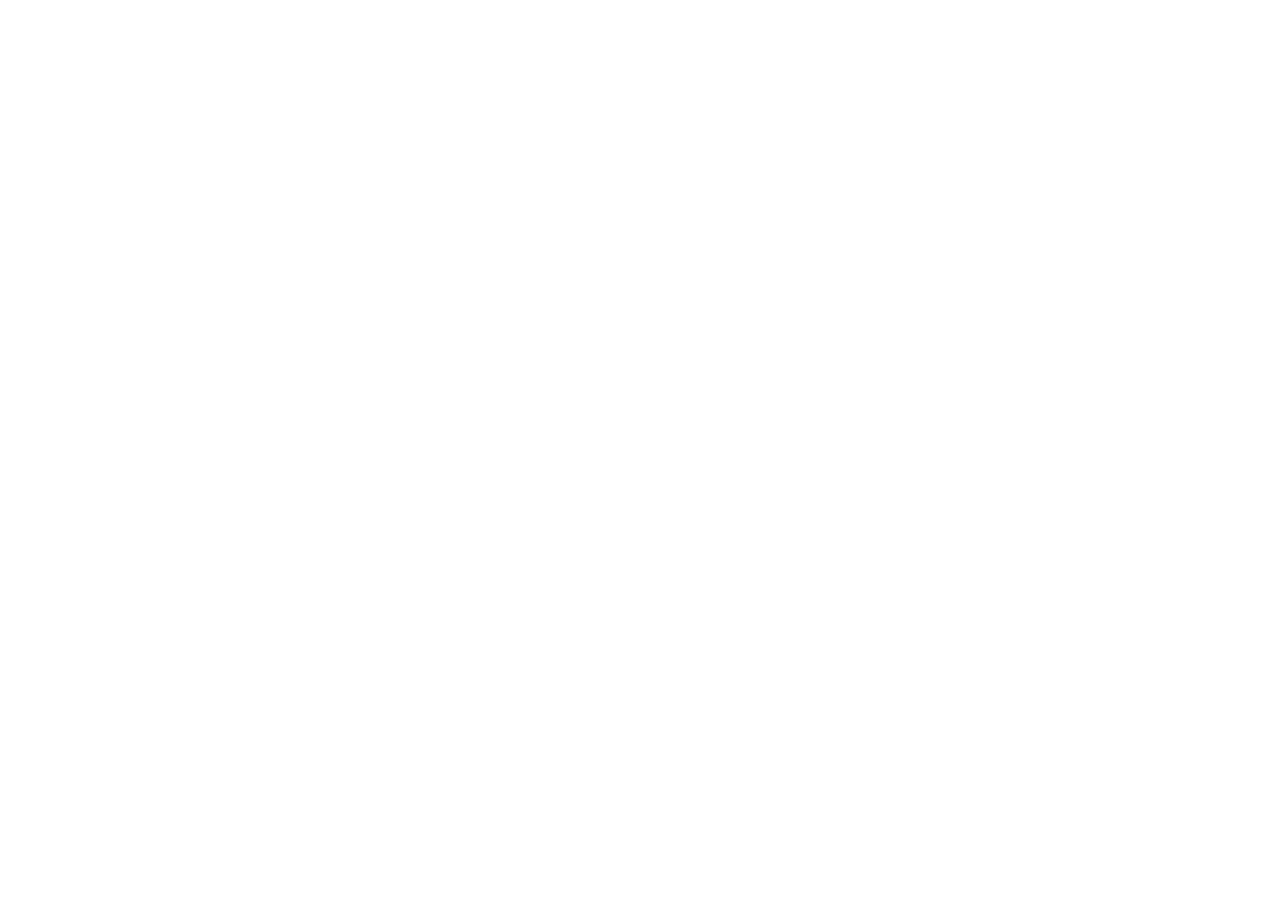
==== Index.html @ b825b8af "first try" ====
<!DOCTYPE html>
<html lang="en">
<head>
    <meta charset="UTF-8">
    <meta name="viewport" content="width=device-width, initial-scale=1.0">
    <meta http-equiv="X-UA-Compatible" content="ie=edge">
    <title>Juviva</title>
</head>
<body>
    <header>


    </header>

    <setction class="sec01">
        
    </setction>
    
</body>
</html>
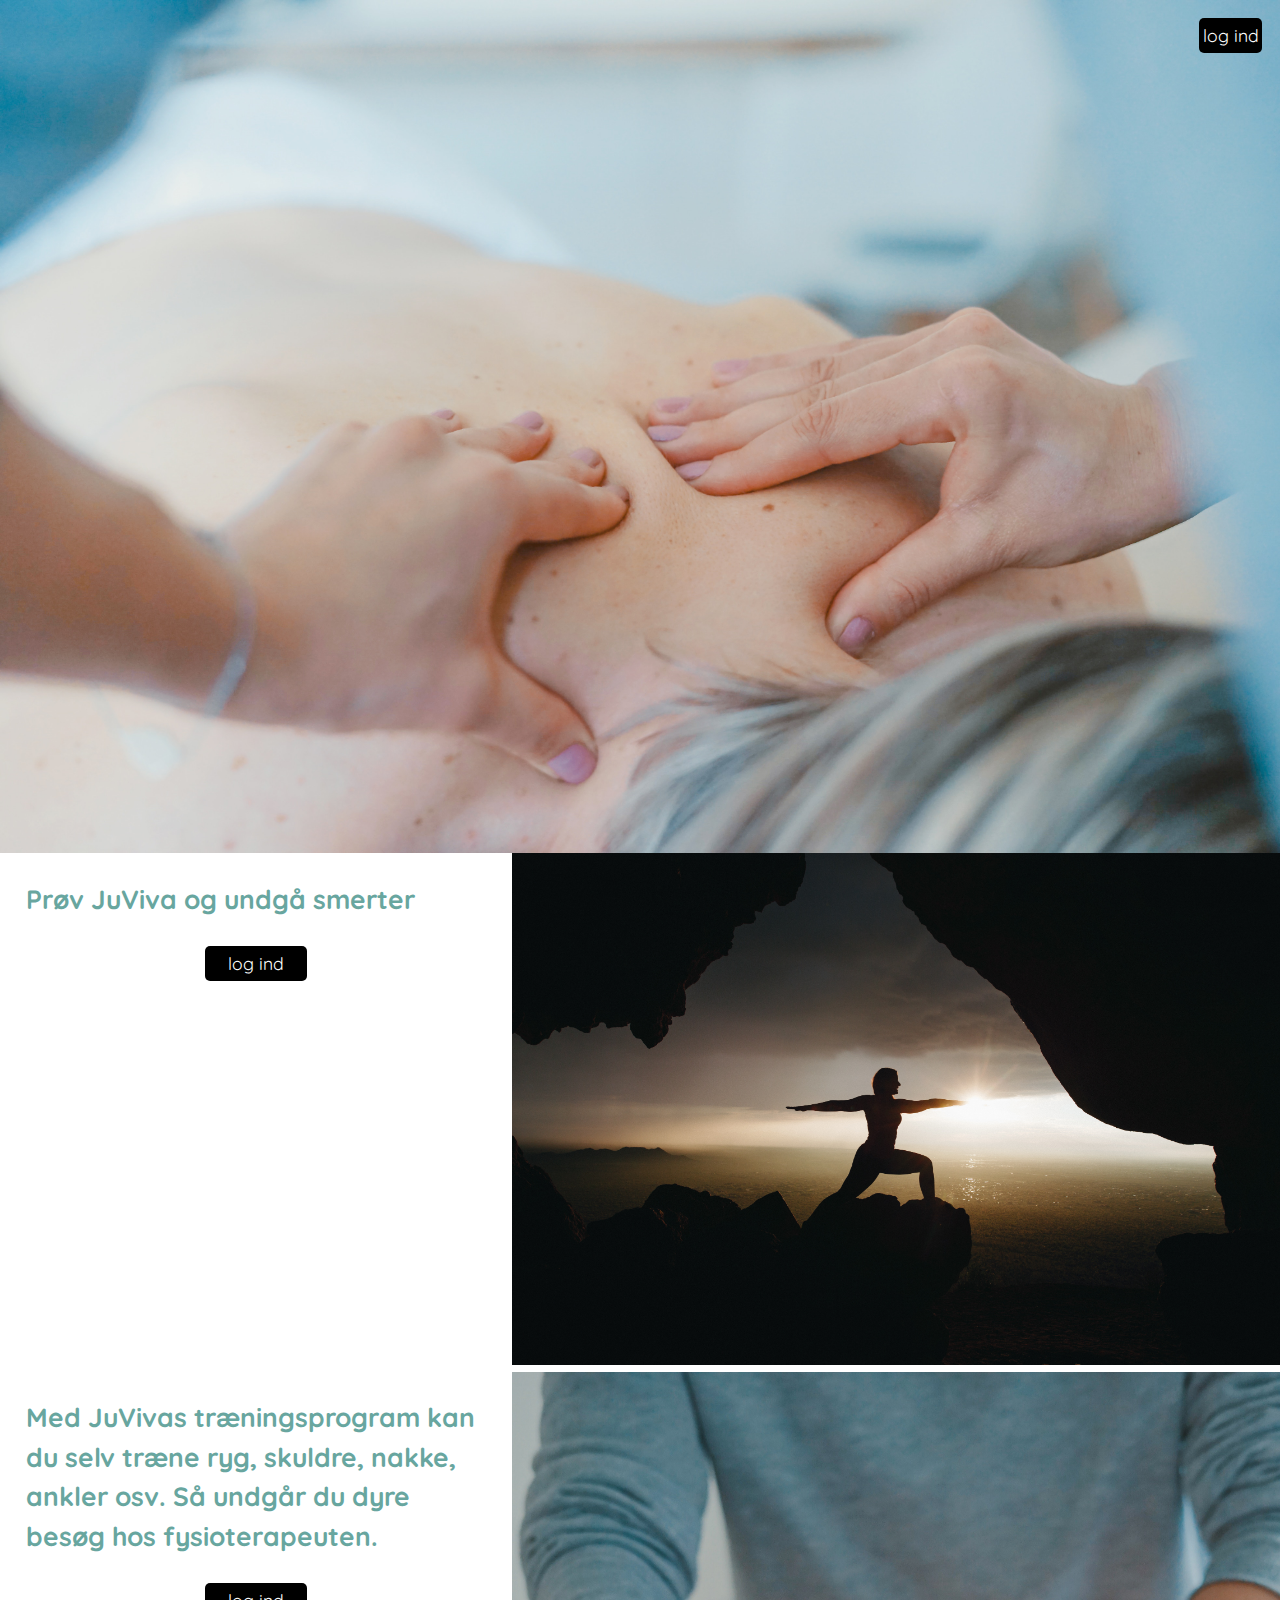
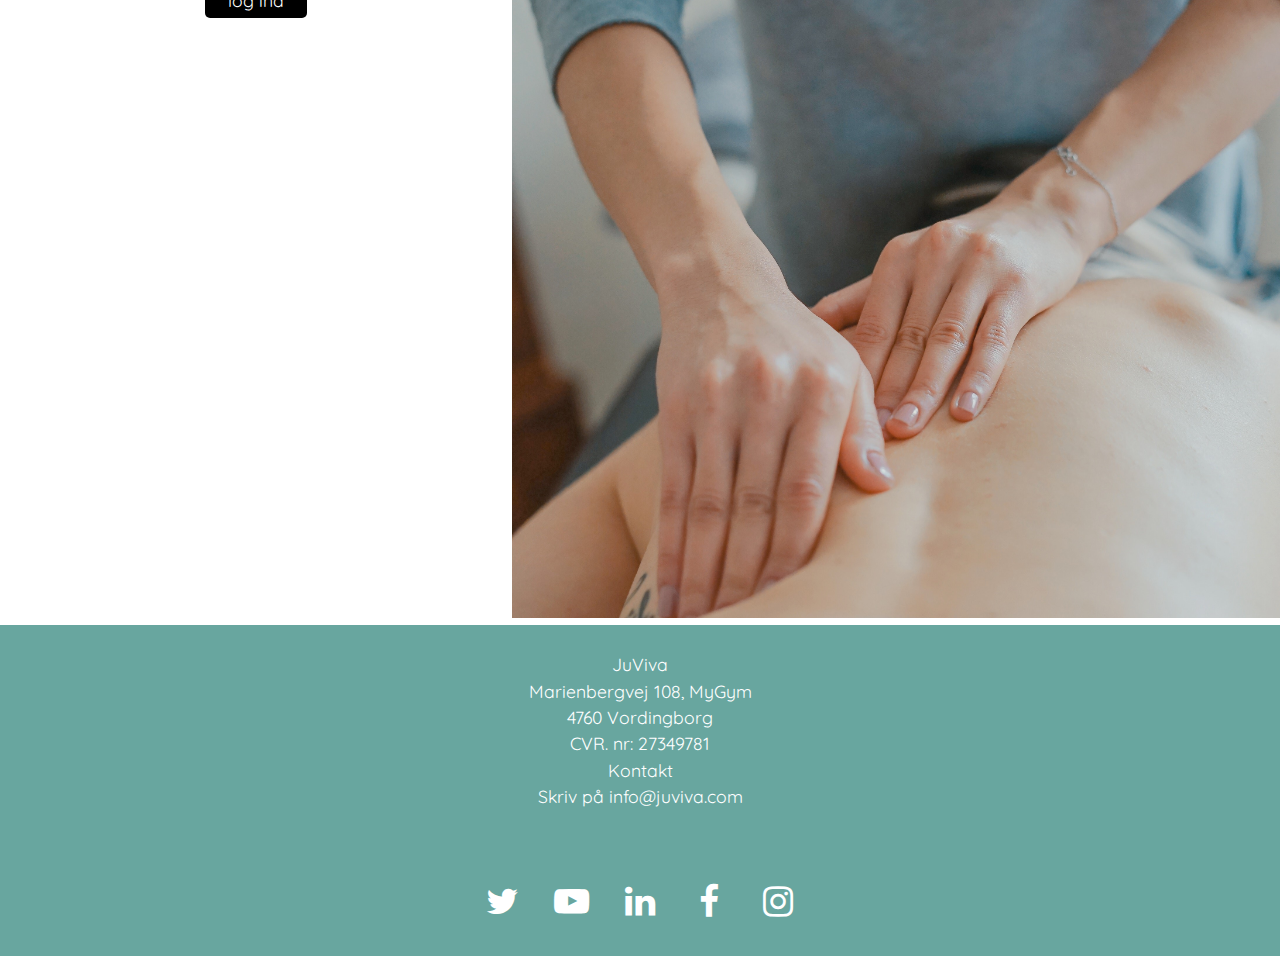
==== commit e011f9a8: "mobile" ====
--- a/Index.html
+++ b/Index.html
@@ -4,17 +4,79 @@
     <meta charset="UTF-8">
     <meta name="viewport" content="width=device-width, initial-scale=1.0">
     <meta http-equiv="X-UA-Compatible" content="ie=edge">
+    <link rel="stylesheet" href="CSS/_Style.css">
+    <link rel="stylesheet" href="https://cdnjs.cloudflare.com/ajax/libs/font-awesome/4.7.0/css/font-awesome.min.css">
+    <link rel="stylesheet" href="https://use.fontawesome.com/releases/v5.6.1/css/all.css" integrity="sha384-gfdkjb5BdAXd+lj+gudLWI+BXq4IuLW5IT+brZEZsLFm++aCMlF1V92rMkPaX4PP" crossorigin="anonymous">
     <title>Juviva</title>
 </head>
 <body>
-    <header>
 
+    <!-- menu -->
+    <header id="headerIndex">
+      
+            <div class="container">           
+              <a href=""><div class="button">
+                <p>log ind</p>
+              </div></a>         
+            </div>
+            <img src="CSS/img/headerindex.jpg" alt="headerimg">
 
     </header>
 
-    <setction class="sec01">
-        
-    </setction>
+    <main>
+
+        <!-- Section A -->
+      <section id="section-a-1" class="grid">
+        <div class="box">
+          <h2>Prøv JuViva og undgå smerter</h2>
+          <a href=""><div class="button">
+              <p>log ind</p>
+            </div></a> 
+        </div>
+        <div class="box">
+            <img src="CSS/img/yogaindex.jpg" alt="">
+        </div>
+      </section>
+
+      <section id="section-a-2" class="grid">
+          <div class="box">
+            <h2>Med JuVivas træningsprogram 
+                kan du selv træne ryg, skuldre, 
+                nakke, ankler osv. Så undgår du 
+                dyre besøg hos fysioterapeuten.</h2>
+            <a href=""><div class="button">
+                <p>log ind</p>
+              </div></a> 
+          </div>
+          <div class="box">
+              <img src="CSS/img/massageindexmobil.jpg" alt="">
+          </div>
+        </section>
+
+        <footer>
+          <div>
+            <p>Ju<span>Viva</span></p>
+            <p>Marienbergvej 108, MyGym</p>
+            <p>4760 Vordingborg</p>
+            <p>CVR. nr: 27349781</p>
+            <p>Kontakt</p>
+            <p>Skriv på info@juviva.com</p>
+          </div>
+          <div class="container">
+              <div class="social-btn">
+                    <a href=""><span>Facebook</span></a>
+                    <a href=""><span>Facebook</span></a>
+                    <a href=""><span>Facebook</span></a>
+                    <a href=""><span>Facebook</span></a>
+                    <a href=""><span>Facebook</span></a>
+                  </ul> 
+                </div>
+        </footer>
+    </main>
+  
     
+    <script src="https://ajax.googleapis.com/ajax/libs/jquery/3.3.1/jquery.min.js"></script>
+    <script src="Script\script.js"></script>
+
 </body>
 </html>--- a/CSS/_Style.css
+++ b/CSS/_Style.css
@@ -0,0 +1,382 @@
+@import url("https://fonts.googleapis.com/css?family=Raleway");
+@import url("https://fonts.googleapis.com/css?family=Quicksand:400,700");
+* {
+  box-sizing: border-box;
+  margin: 0;
+  padding: 0;
+}
+
+body {
+  margin: 0;
+  font-family: 'Quicksand', sans-serif;
+  background: #fff;
+  color: #000;
+  font-size: 1.1em;
+  line-height: 1.5;
+  text-align: center;
+}
+
+.header {
+  color: #000;
+  padding: 1em 0;
+  position: relative;
+  background-color: rgba(255, 255, 255, 0.7);
+}
+.header .container {
+  width: 95%;
+  max-width: 1000px;
+  margin: 0 auto;
+  z-index: 1000;
+  background-color: rgba(255, 255, 255, 0.7);
+}
+
+#headerIndex {
+  display: grid;
+  color: #000;
+  padding: 0;
+  position: relative;
+  background-color: rgba(255, 255, 255, 0);
+}
+#headerIndex .container {
+  padding: 1em 0;
+  position: absolute;
+  width: 100%;
+}
+#headerIndex .container .button {
+  float: right;
+  margin-right: 1em;
+  background-color: #000;
+  color: #fff;
+  padding: 0.25em 0.2em;
+  border-radius: 5px;
+}
+#headerIndex img {
+  width: 100%;
+  height: auto;
+  position: relative;
+  z-index: -1;
+}
+
+header::after {
+  content: '';
+  clear: both;
+  display: block;
+}
+
+.logo {
+  float: left;
+  font-size: 1rem;
+  margin: 0;
+  text-transform: uppercase;
+  font-weight: 700;
+}
+
+.logo span {
+  font-weight: 400;
+}
+
+.site-nav {
+  display: none;
+  position: absolute;
+  top: 100%;
+  right: 0;
+  left: 0;
+  background-color: rgba(255, 255, 255, 0.7);
+}
+
+.site-nav--open {
+  display: block;
+}
+
+.site-nav ul {
+  margin: 0;
+  padding: 0;
+  list-style: none;
+}
+
+.site-nav li {
+  border-bottom: 1px solid #575766;
+  display: flex;
+  justify-content: start;
+}
+
+.site-nav li:first-child {
+  border-top: 1px solid #575766;
+}
+
+/*
+.site-nav li:last-child {
+  border-bottom: none;
+}
+*/
+.site-nav a {
+  color: #000;
+  display: block;
+  padding: 2em 17em 2em 1em;
+  text-transform: uppercase;
+  text-decoration: none;
+}
+
+.site-nav a:hover,
+.site-nav a:focus {
+  background: #fff;
+  color: #464655;
+}
+
+.site-nav--icon {
+  display: inline-block;
+  font-size: 1.5em;
+  margin-right: 1em;
+  width: 1.1em;
+  text-align: right;
+  color: rgba(255, 255, 255, 0.4);
+}
+
+.menu-toggle {
+  padding: 1em;
+  position: absolute;
+  top: .5em;
+  right: .5em;
+  cursor: pointer;
+}
+
+.hamburger,
+.hamburger::before,
+.hamburger::after {
+  content: '';
+  display: block;
+  background: #000;
+  height: 3px;
+  width: 1.75em;
+  border-radius: 3px;
+}
+
+.hamburger::before {
+  transform: translateY(-6px);
+}
+
+.hamburger::after {
+  transform: translateY(3px);
+}
+
+.open .hamburger {
+  transform: rotate(45deg);
+}
+
+.open .hamburger::before {
+  opacity: 0;
+}
+
+.open .hamburger::after {
+  transform: translateY(-3px) rotate(-90deg);
+}
+
+/* Section A / Boxes */
+#section-a-1 {
+  text-align: left;
+}
+#section-a-1 .box {
+  color: #000;
+}
+#section-a-1 .box:first-child {
+  background: #fff;
+  color: #68A69F;
+}
+#section-a-1 .box:first-child h2 {
+  margin: auto;
+  padding: 1em;
+  padding-bottom: 0;
+}
+#section-a-1 .box:first-child a {
+  text-decoration: none;
+}
+#section-a-1 .box:first-child a .button {
+  display: flex;
+  justify-content: center;
+  background-color: #000;
+  color: #fff;
+  padding: 0.25em 0.2em;
+  margin: 1.5em auto;
+  border-radius: 5px;
+  width: 20%;
+}
+#section-a-1 .box:nth-child(2) img {
+  width: 100%;
+  height: auto;
+}
+
+#section-a-2 {
+  text-align: left;
+}
+#section-a-2 .box {
+  color: #000;
+}
+#section-a-2 .box:first-child {
+  background: #fff;
+  color: #68A69F;
+}
+#section-a-2 .box:first-child h2 {
+  margin: auto;
+  padding: 1em;
+  padding-bottom: 0;
+}
+#section-a-2 .box:first-child a {
+  text-decoration: none;
+}
+#section-a-2 .box:first-child a .button {
+  display: flex;
+  justify-content: center;
+  background-color: #000;
+  color: #fff;
+  padding: 0.25em 0.2em;
+  margin: 1.5em auto;
+  border-radius: 5px;
+  width: 20%;
+}
+#section-a-2 .box:nth-child(2) img {
+  width: 100%;
+  height: auto;
+}
+
+footer {
+  background-color: #68A69F;
+}
+footer div {
+  padding: 1.5em;
+}
+footer div p {
+  text-align: center;
+  color: #fff;
+}
+footer .container .social-btn {
+  padding: .5em;
+  /* Icons */
+  /* pop-up text */
+  /* pop-up text arrow */
+  /* text pops up when icon is in hover state */
+  /* font awesome icons */
+}
+footer .container .social-btn a {
+  color: #fff;
+  background: transparrent;
+  border-radius: 4px;
+  text-align: center;
+  text-decoration: none;
+  font-family: fontawesome;
+  position: relative;
+  display: inline-block;
+  width: 60px;
+  height: 35px;
+  font-size: 2em;
+  padding-top: 5px;
+  margin: 0 2px;
+  -o-transition: all .5s;
+  -webkit-transition: all .5s;
+  -moz-transition: all .5s;
+  transition: all .5s;
+  -webkit-font-smoothing: antialiased;
+}
+footer .container .social-btn a:hover {
+  background: #transparrent;
+}
+footer .container .social-btn a span {
+  color: #666;
+  position: absolute;
+  font-family: sans-serif;
+  bottom: 0;
+  left: -25px;
+  right: -25px;
+  padding: 5px 7px;
+  z-index: -1;
+  font-size: 14px;
+  border-radius: 2px;
+  background: #fff;
+  visibility: hidden;
+  opacity: 0;
+  -o-transition: all 0.5s cubic-bezier(0.68, -0.55, 0.265, 1.55);
+  -webkit-transition: all 0.5s cubic-bezier(0.68, -0.55, 0.265, 1.55);
+  -moz-transition: all 0.5s cubic-bezier(0.68, -0.55, 0.265, 1.55);
+  transition: all 0.5s cubic-bezier(0.68, -0.55, 0.265, 1.55);
+}
+footer .container .social-btn a span:before {
+  content: '';
+  width: 0;
+  height: 0;
+  border-left: 5px solid transparent;
+  border-right: 5px solid transparent;
+  border-top: 5px solid #fff;
+  position: absolute;
+  bottom: -5px;
+  left: 40px;
+}
+footer .container .social-btn a:hover span {
+  bottom: 50px;
+  visibility: visible;
+  opacity: 1;
+}
+footer .container .social-btn a:nth-of-type(1):before {
+  content: '\f099';
+}
+footer .container .social-btn a:nth-of-type(2):before {
+  content: '\f16a';
+}
+footer .container .social-btn a:nth-of-type(3):before {
+  content: '\f0e1';
+}
+footer .container .social-btn a:nth-of-type(4):before {
+  content: '\f09a';
+}
+footer .container .social-btn a:nth-of-type(5):before {
+  content: '\f16d';
+}
+
+/* Media querie */
+@media screen and (min-width: 750px) {
+  .grid {
+    display: grid;
+    grid-template-columns: 1fr 40% 60% 1fr;
+  }
+
+  .menu-toggle {
+    display: none;
+  }
+
+  .site-nav {
+    display: inline;
+    height: auto;
+    position: relative;
+    background: transparent;
+    float: right;
+  }
+
+  .site-nav li {
+    display: inline-block;
+    border: none;
+  }
+
+  .site-nav li:first-child {
+    border: none;
+  }
+
+  .site-nav a {
+    color: #000;
+    padding: 0;
+    margin-left: 3em;
+  }
+
+  .site-nav a:hover,
+  .site-nav a:focus {
+    background: transparent;
+    color: #68A69F;
+  }
+
+  .site-nav--icon {
+    display: none;
+  }
+
+  .box {
+    grid-column: span 2;
+  }
+}
+
+/*# sourceMappingURL=_Style.css.map */
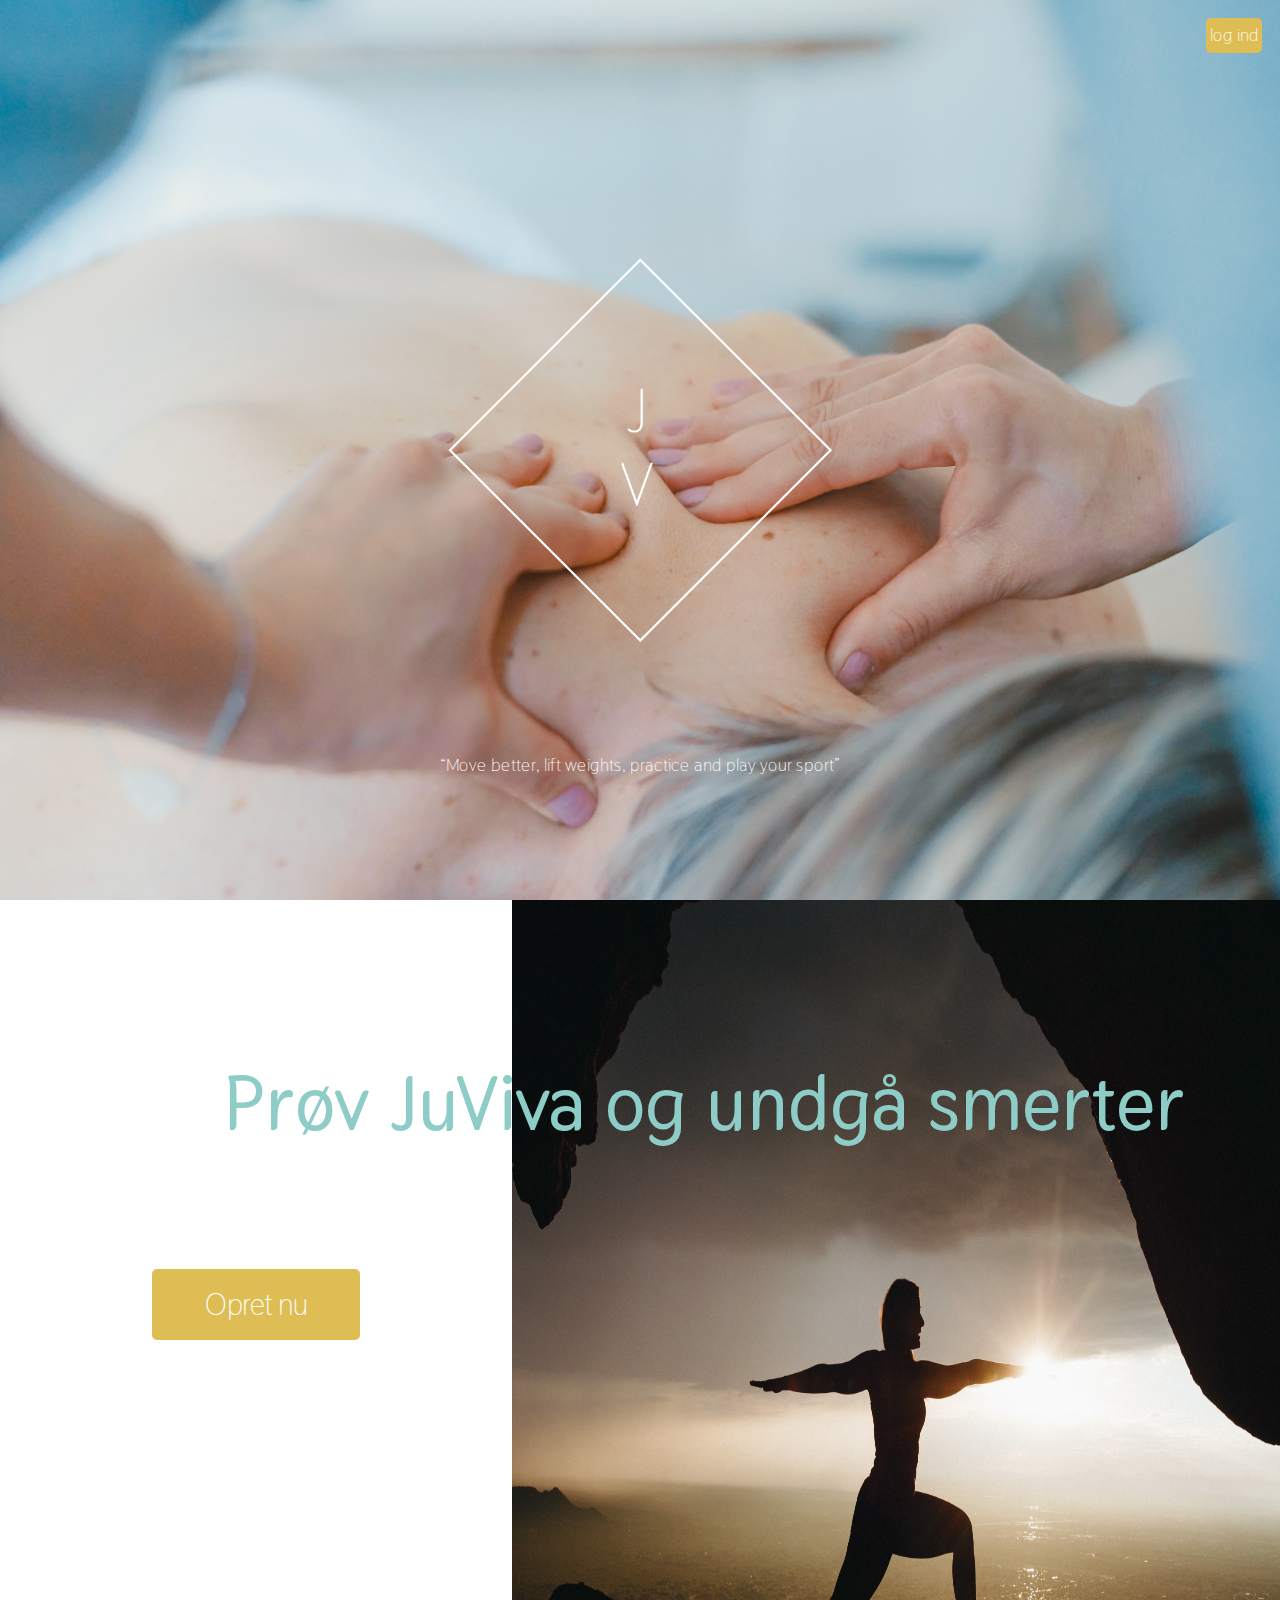
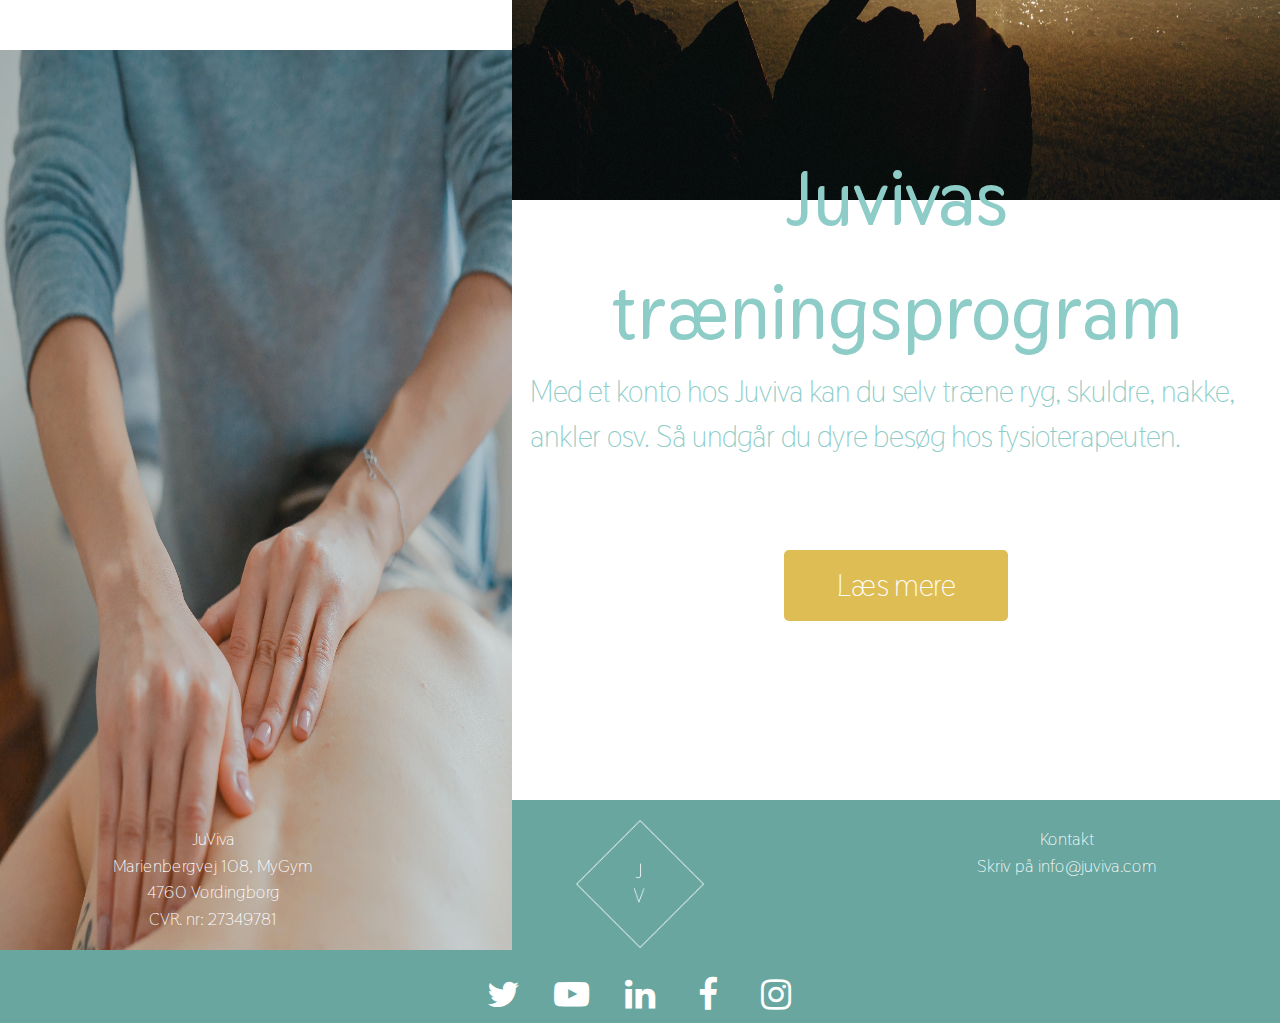
==== commit 32a9ea27: "Mangler lidt styling" ====
--- a/Index.html
+++ b/Index.html
@@ -5,6 +5,7 @@
     <meta name="viewport" content="width=device-width, initial-scale=1.0">
     <meta http-equiv="X-UA-Compatible" content="ie=edge">
     <link rel="stylesheet" href="CSS/_Style.css">
+    <link href="https://fonts.googleapis.com/css?family=Thasadith" rel="stylesheet">
     <link rel="stylesheet" href="https://cdnjs.cloudflare.com/ajax/libs/font-awesome/4.7.0/css/font-awesome.min.css">
     <link rel="stylesheet" href="https://use.fontawesome.com/releases/v5.6.1/css/all.css" integrity="sha384-gfdkjb5BdAXd+lj+gudLWI+BXq4IuLW5IT+brZEZsLFm++aCMlF1V92rMkPaX4PP" crossorigin="anonymous">
     <title>Juviva</title>
@@ -15,54 +16,73 @@
     <header id="headerIndex">
       
             <div class="container">           
-              <a href=""><div class="button">
+              <a href="login.html"><div class="button">
                 <p>log ind</p>
               </div></a>         
             </div>
             <img src="CSS/img/headerindex.jpg" alt="headerimg">
+            <img src="CSS/img/logo.png" alt="logo" class="logo">
+            <p class="slogan">“Move better, lift weights, practice
+                    and play your sport”</p>
 
     </header>
 
     <main>
 
         <!-- Section A -->
-      <section id="section-a-1" class="grid">
-        <div class="box">
-          <h2>Prøv JuViva og undgå smerter</h2>
-          <a href=""><div class="button">
-              <p>log ind</p>
-            </div></a> 
-        </div>
-        <div class="box">
-            <img src="CSS/img/yogaindex.jpg" alt="">
-        </div>
-      </section>
+        <section id="sec-A" class="grid">
+            <div class="container-a">
+                <h1 class="prøv">
+                    Prøv JuViva og undgå smerter
+                </h1>
 
-      <section id="section-a-2" class="grid">
-          <div class="box">
-            <h2>Med JuVivas træningsprogram 
-                kan du selv træne ryg, skuldre, 
-                nakke, ankler osv. Så undgår du 
-                dyre besøg hos fysioterapeuten.</h2>
-            <a href=""><div class="button">
-                <p>log ind</p>
-              </div></a> 
-          </div>
-          <div class="box">
-              <img src="CSS/img/massageindexmobil.jpg" alt="">
-          </div>
+                <div class="btnContainer" id="btn">
+                    <a href="login.html">
+                        <div class="btn">
+                            <p>Opret nu</p>
+                        </div>
+                    </a>
+                </div>
+            </div>
+            <div class="container-b">
+                <img src="CSS/img/yogaindex2.jpg" alt="yoga">
+            </div>
+            <div class="container-c">
+                <h1 class="program">
+                    Juvivas træningsprogram
+                </h1>
+
+                <p>Med et konto hos Juviva kan du selv 
+                    træne ryg, skuldre, nakke, ankler osv. 
+                    Så undgår du dyre besøg 
+                    hos fysioterapeuten.</p>
+
+                <div class="btnContainer" id="btn2">
+                    <a href="">
+                        <div class="btn">
+                            <p>Læs mere</p>
+                        </div>
+                    </a>
+                </div>
+            </div>
+            <div class="container-d">
+                <img src="CSS/img/massageindexmobil.jpg" alt="yoga">
+            </div>
         </section>
 
-        <footer>
-          <div>
-            <p>Ju<span>Viva</span></p>
-            <p>Marienbergvej 108, MyGym</p>
-            <p>4760 Vordingborg</p>
-            <p>CVR. nr: 27349781</p>
-            <p>Kontakt</p>
-            <p>Skriv på info@juviva.com</p>
-          </div>
-          <div class="container">
+        <footer class="grid2">
+                <a href="Index.html"><img src="CSS/img/logo.png" alt="logo" class="logo"></a>
+          <div class="kontakt">
+                <p>Ju<span>Viva</span></p>
+                <p>Marienbergvej 108, MyGym</p>
+                <p>4760 Vordingborg</p>
+                <p>CVR. nr: 27349781</p>
+            </div>
+            <div class="kontakt2">
+                <p>Kontakt</p>
+                <p>Skriv på info@juviva.com</p>
+            </div>
+            <div class="container">
               <div class="social-btn">
                     <a href=""><span>Facebook</span></a>
                     <a href=""><span>Facebook</span></a>
@@ -71,6 +91,7 @@
                     <a href=""><span>Facebook</span></a>
                   </ul> 
                 </div>
+            </div>
         </footer>
     </main>
   
--- a/CSS/_Style.css
+++ b/CSS/_Style.css
@@ -1,5 +1,4 @@
-@import url("https://fonts.googleapis.com/css?family=Raleway");
-@import url("https://fonts.googleapis.com/css?family=Quicksand:400,700");
+@charset "UTF-8";
 * {
   box-sizing: border-box;
   margin: 0;
@@ -8,7 +7,7 @@
 
 body {
   margin: 0;
-  font-family: 'Quicksand', sans-serif;
+  font-family: 'Thasadith', sans-serif;
   background: #fff;
   color: #000;
   font-size: 1.1em;
@@ -17,17 +16,35 @@
 }
 
 .header {
-  color: #000;
-  padding: 1em 0;
+  z-index: 1000;
+  color: #fff;
+  padding: 1.5em 0;
   position: relative;
-  background-color: rgba(255, 255, 255, 0.7);
+  background-color: #6C9AA7;
 }
 .header .container {
   width: 95%;
   max-width: 1000px;
   margin: 0 auto;
   z-index: 1000;
-  background-color: rgba(255, 255, 255, 0.7);
+  margin-top: -25px;
+}
+.header .container .logo {
+  position: absolute;
+  float: left;
+  top: 50%;
+  left: 10%;
+  -ms-transform: translate(-50%, -50%);
+  transform: translate(-50%, -50%);
+  width: 10%;
+  height: auto;
+}
+
+.container img {
+  position: relative;
+  width: 100%;
+  height: auto;
+  z-index: -1;
 }
 
 #headerIndex {
@@ -45,7 +62,7 @@
 #headerIndex .container .button {
   float: right;
   margin-right: 1em;
-  background-color: #000;
+  background-color: #DEBE54;
   color: #fff;
   padding: 0.25em 0.2em;
   border-radius: 5px;
@@ -55,6 +72,24 @@
   height: auto;
   position: relative;
   z-index: -1;
+}
+#headerIndex .logo {
+  position: absolute;
+  float: left;
+  top: 50%;
+  left: 50%;
+  -ms-transform: translate(-50%, -50%);
+  transform: translate(-50%, -50%);
+  width: 30%;
+  height: auto;
+}
+#headerIndex .slogan {
+  position: absolute;
+  top: 85%;
+  left: 50%;
+  color: #fff;
+  -ms-transform: translate(-50%, -50%);
+  transform: translate(-50%, -50%);
 }
 
 header::after {
@@ -63,25 +98,13 @@
   display: block;
 }
 
-.logo {
-  float: left;
-  font-size: 1rem;
-  margin: 0;
-  text-transform: uppercase;
-  font-weight: 700;
-}
-
-.logo span {
-  font-weight: 400;
-}
-
 .site-nav {
   display: none;
   position: absolute;
   top: 100%;
   right: 0;
   left: 0;
-  background-color: rgba(255, 255, 255, 0.7);
+  background-color: rgba(108, 154, 167, 0.7);
 }
 
 .site-nav--open {
@@ -95,24 +118,22 @@
 }
 
 .site-nav li {
-  border-bottom: 1px solid #575766;
-  display: flex;
-  justify-content: start;
+  border-bottom: 1px solid #fff;
 }
 
 .site-nav li:first-child {
-  border-top: 1px solid #575766;
-}
-
-/*
+  border-top: 1px solid #fff;
+}
+
 .site-nav li:last-child {
-  border-bottom: none;
-}
-*/
+  background: #DEBE54;
+}
+
 .site-nav a {
-  color: #000;
+  color: #fff;
   display: block;
-  padding: 2em 17em 2em 1em;
+  text-align: left;
+  padding: 2em 1em 2em 1em;
   text-transform: uppercase;
   text-decoration: none;
 }
@@ -145,7 +166,7 @@
 .hamburger::after {
   content: '';
   display: block;
-  background: #000;
+  background: #fff;
   height: 3px;
   width: 1.75em;
   border-radius: 3px;
@@ -171,80 +192,502 @@
   transform: translateY(-3px) rotate(-90deg);
 }
 
-/* Section A / Boxes */
-#section-a-1 {
-  text-align: left;
-}
-#section-a-1 .box {
-  color: #000;
-}
-#section-a-1 .box:first-child {
-  background: #fff;
-  color: #68A69F;
-}
-#section-a-1 .box:first-child h2 {
-  margin: auto;
-  padding: 1em;
-  padding-bottom: 0;
-}
-#section-a-1 .box:first-child a {
-  text-decoration: none;
-}
-#section-a-1 .box:first-child a .button {
+/* Section A */
+#sec-A {
+  color: #8DCCC7;
+}
+#sec-A .container-a, #sec-A .container-c {
+  padding: 1em;
+}
+#sec-A .container-b img, #sec-A .container-d img {
+  width: 100%;
+  height: auto;
+}
+#sec-A .container-d {
+  background: #68A69F;
+}
+#sec-A .btnContainer {
   display: flex;
   justify-content: center;
-  background-color: #000;
-  color: #fff;
-  padding: 0.25em 0.2em;
-  margin: 1.5em auto;
-  border-radius: 5px;
-  width: 20%;
-}
-#section-a-1 .box:nth-child(2) img {
-  width: 100%;
-  height: auto;
-}
-
-#section-a-2 {
-  text-align: left;
-}
-#section-a-2 .box {
-  color: #000;
-}
-#section-a-2 .box:first-child {
-  background: #fff;
-  color: #68A69F;
-}
-#section-a-2 .box:first-child h2 {
-  margin: auto;
-  padding: 1em;
-  padding-bottom: 0;
-}
-#section-a-2 .box:first-child a {
+  padding: 1em;
+}
+#sec-A .btnContainer a {
   text-decoration: none;
 }
-#section-a-2 .box:first-child a .button {
+#sec-A .btnContainer a .btn {
   display: flex;
   justify-content: center;
-  background-color: #000;
-  color: #fff;
-  padding: 0.25em 0.2em;
-  margin: 1.5em auto;
+  padding: 0.5em;
+  background: #DEBE54;
+  color: #fff;
   border-radius: 5px;
+}
+
+/* Section B */
+#sec-B .container img {
+  position: relative;
+  width: 100%;
+  height: auto;
+  z-index: -1;
+}
+#sec-B .container-a {
+  position: absolute;
+  top: 50%;
+  left: 50%;
+  -ms-transform: translate(-50%, -50%);
+  transform: translate(-50%, -50%);
+  margin: 0 auto;
+  margin-top: -200px;
+  background: #8DCCC7;
+  padding: 1em;
+  width: 80%;
+  color: #fff;
+}
+#sec-B .container-a p {
+  text-align: left;
+}
+#sec-B .container-a .btnContainer {
+  display: flex;
+  justify-content: center;
+  background: #DEBE54;
+  margin: 10px auto;
+  width: 70%;
+  padding: 0.5em;
+}
+#sec-B .container-a .btnContainer a {
+  text-decoration: none;
+  color: #fff;
+}
+#sec-B .containerimg {
+  background: #8DCCC7;
+  z-index: -1000;
+  margin-top: -10px;
+}
+#sec-B .containerimg .desktop {
+  display: none;
+}
+#sec-B .containerimg .mobile {
+  width: 100%;
+  height: auto;
+}
+#sec-B .container-b {
+  position: absolute;
+  top: 50%;
+  left: 50%;
+  -ms-transform: translate(-50%, -50%);
+  transform: translate(-50%, -50%);
+  margin: 0 auto;
+  margin-top: 370px;
+  background: #8DCCC7;
+  padding: 1em;
+  width: 80%;
+  color: #fff;
+}
+#sec-B .container-b p {
+  text-align: left;
+}
+#sec-B .container-b .btnContainer {
+  display: flex;
+  justify-content: center;
+  background: #DEBE54;
+  margin: 10px auto;
+  width: 70%;
+  padding: 0.5em;
+}
+#sec-B .container-b .btnContainer a {
+  text-decoration: none;
+  color: #fff;
+}
+#sec-B .container-c {
+  background: #8DCCC7;
+  padding: 1em;
+}
+
+/* Section C */
+#sec-C .container h1 {
+  position: absolute;
+  color: #fff;
+  padding: 1em;
+  margin-top: -240px;
+}
+#sec-C .container-a {
+  margin-top: -50px;
+  padding: 1em;
+}
+#sec-C .container-a p {
+  text-align: left;
+  color: #8DCCC7;
+  margin-top: 50px;
+}
+#sec-C .container-a .btnContainer {
+  display: flex;
+  justify-content: center;
+  background: #DEBE54;
+  margin: 10px auto;
+  width: 70%;
+  padding: 0.5em;
+  margin-top: 20px;
+  border-radius: 5px;
+}
+#sec-C .container-a .btnContainer a {
+  text-decoration: none;
+  color: #fff;
+}
+#sec-C .container-a .btnContainer a p {
+  color: #fff;
+  margin-top: 0px;
+}
+
+#sec-C-1 .containerimg {
+  z-index: -1000;
+}
+#sec-C-1 .containerimg img {
+  width: 100%;
+  height: auto;
+}
+#sec-C-1 .containerimg h1 {
+  position: absolute;
+  color: #fff;
+  margin-top: -150px;
+}
+#sec-C-1 .container-a {
+  padding: 1em;
+}
+#sec-C-1 .container-a p {
+  text-align: left;
+  color: #8DCCC7;
+}
+#sec-C-1 .container-a .btnContainer {
+  display: flex;
+  justify-content: center;
+  background: #DEBE54;
+  margin: 10px auto;
+  width: 70%;
+  padding: 0.5em;
+  margin-top: 20px;
+  border-radius: 5px;
+}
+#sec-C-1 .container-a .btnContainer a {
+  text-decoration: none;
+  color: #fff;
+}
+#sec-C-1 .container-a .btnContainer a p {
+  color: #fff;
+}
+
+#sec-C-2 .containerimg {
+  z-index: -1000;
+}
+#sec-C-2 .containerimg img {
+  width: 100%;
+  height: auto;
+}
+#sec-C-2 .containerimg h1 {
+  position: absolute;
+  color: #fff;
+  margin-top: -150px;
+}
+#sec-C-2 .container-a {
+  padding: 1em;
+}
+#sec-C-2 .container-a p {
+  text-align: left;
+  color: #8DCCC7;
+}
+#sec-C-2 .container-a .btnContainer {
+  display: flex;
+  justify-content: center;
+  background: #DEBE54;
+  margin: 10px auto;
+  width: 70%;
+  padding: 0.5em;
+  margin-top: 20px;
+  border-radius: 5px;
+}
+#sec-C-2 .container-a .btnContainer a {
+  text-decoration: none;
+  color: #fff;
+}
+#sec-C-2 .container-a .btnContainer a p {
+  color: #fff;
+}
+
+#sec-C-3 .containerimg {
+  z-index: -1000;
+}
+#sec-C-3 .containerimg img {
+  width: 100%;
+  height: auto;
+}
+#sec-C-3 .containerimg h1 {
+  position: absolute;
+  color: #fff;
+  margin-top: -150px;
+}
+#sec-C-3 .container-a {
+  padding: 1em;
+}
+#sec-C-3 .container-a p {
+  text-align: left;
+  color: #8DCCC7;
+}
+#sec-C-3 .container-a .btnContainer {
+  display: flex;
+  justify-content: center;
+  background: #DEBE54;
+  margin: 10px auto;
+  width: 70%;
+  padding: 0.5em;
+  margin-top: 20px;
+  border-radius: 5px;
+}
+#sec-C-3 .container-a .btnContainer a {
+  text-decoration: none;
+  color: #fff;
+}
+#sec-C-3 .container-a .btnContainer a p {
+  color: #fff;
+}
+
+/* Section D */
+#logo {
+  position: absolute;
+  top: 15%;
+  left: 50%;
+  -ms-transform: translate(-50%, -50%);
+  transform: translate(-50%, -50%);
+  margin: 0 auto;
+}
+#logo .logo {
+  width: 50%;
+  height: auto;
+}
+
+#kontakt {
+  background: #68A69F;
+}
+
+#sec-D .mobile {
+  width: 100%;
+  height: 100vh;
+}
+#sec-D .desktop {
+  display: none;
+}
+#sec-D .container-a {
+  width: 80%;
+  text-align: left;
+  background: rgba(255, 255, 255, 0.4);
+  border-radius: 5%;
+  padding: 1em;
+  position: absolute;
+  top: 50%;
+  left: 50%;
+  -ms-transform: translate(-50%, -50%);
+  transform: translate(-50%, -50%);
+  margin: 0 auto;
+}
+#sec-D .container-a input {
+  width: 100%;
+  border: none;
+  border-radius: 10px;
+  padding: .5em;
+}
+#sec-D .container-a #password {
+  margin-bottom: 2%;
+}
+#sec-D .container-a .login {
+  display: inline;
+}
+#sec-D .container-a .login p {
+  font-size: 10px;
+}
+#sec-D .container-a .login .bruger {
+  float: left;
+}
+#sec-D .container-a .login .glemt {
+  float: right;
+}
+#sec-D .container-a .btnContainer {
+  display: flex;
+  justify-content: center;
+  background: #DEBE54;
+  margin: 10px auto;
+  width: 70%;
+  padding: 0.5em;
+  margin-top: 30%;
+  border-radius: 5px;
+}
+#sec-D .container-a .btnContainer a {
+  text-decoration: none;
+  color: #fff;
+}
+#sec-D .container-a .btnContainer a p {
+  color: #fff;
+}
+
+/* Section E */
+#sec-E .container-a {
+  position: absolute;
+  top: 50%;
+  left: 50%;
+  -ms-transform: translate(-50%, -50%);
+  transform: translate(-50%, -50%);
+  margin: 0 auto;
+  margin-top: -150px;
+  background: #8DCCC7;
+  padding: 1em;
+  width: 80%;
+  color: #fff;
+}
+#sec-E .container-a p {
+  margin: .4em;
+}
+#sec-E .containerimg {
+  background: #68A69F;
+  z-index: -1000;
+}
+#sec-E .containerimg .desktop {
+  display: none;
+}
+#sec-E .containerimg .mobile {
+  width: 100%;
+  height: auto;
+  margin-top: -10px;
+}
+#sec-E .container-b {
+  position: absolute;
+  top: 50%;
+  left: 50%;
+  -ms-transform: translate(-50%, -50%);
+  transform: translate(-50%, -50%);
+  margin: 0 auto;
+  margin-top: 450px;
+  background: #8DCCC7;
+  padding: 1em;
+  width: 80%;
+  color: #fff;
+}
+#sec-E .container-b p {
+  text-align: left;
+}
+
+/* Section F */
+#sec-F .container-img img {
+  position: relative;
+  width: 100%;
+  height: auto;
+  top: -60px;
+  z-index: -1;
+}
+#sec-F .container-img .desktop {
+  display: none;
+}
+#sec-F h1 {
+  margin-top: -850px;
+  margin-bottom: 20px;
+  color: #fff;
+}
+#sec-F .container-a {
+  min-height: 680px;
+}
+#sec-F .container-a #video {
+  width: 100%;
+  margin: 20px 0px;
+}
+#sec-F .container-a .tile {
+  float: left;
+  min-height: 85px;
+  max-height: 150px;
   width: 20%;
-}
-#section-a-2 .box:nth-child(2) img {
-  width: 100%;
-  height: auto;
-}
-
+  margin: 10px;
+}
+#sec-F .container-a .tile:hover {
+  opacity: 0.5;
+}
+#sec-F .container-a .ryg {
+  background: #00C5CD;
+}
+#sec-F .container-a .skuldre {
+  background: #CC3232;
+}
+#sec-F .container-a .Lænd {
+  background: #ddd;
+}
+#sec-F .container-a .nakke {
+  background: #DEBE54;
+}
+#sec-F .container-a p {
+  padding: 10px;
+  text-decoration: none;
+  text-transform: uppercase;
+  font-size: 12px;
+  color: #fff;
+  display: inline-block;
+}
+#sec-F .container-a p:hover {
+  cursor: pointer;
+  background: #8DCCC7;
+  color: #fff;
+}
+
+/* Section G */
+#sec-G .container .desktop {
+  display: none;
+}
+#sec-G .container-a {
+  position: absolute;
+  top: 50%;
+  left: 50%;
+  -ms-transform: translate(-50%, -50%);
+  transform: translate(-50%, -50%);
+  margin: 0 auto;
+  margin-top: -200px;
+  background: #8DCCC7;
+  padding: 1em;
+  width: 80%;
+  color: #fff;
+}
+#sec-G .container-a p {
+  text-align: left;
+}
+#sec-G .container-b {
+  position: absolute;
+  top: 50%;
+  left: 50%;
+  -ms-transform: translate(-50%, -50%);
+  transform: translate(-50%, -50%);
+  margin: 0 auto;
+  margin-top: 200px;
+  background: #8DCCC7;
+  padding: 1em;
+  width: 80%;
+  color: #fff;
+}
+#sec-G .container-b p {
+  text-align: left;
+}
+
+/* Footer */
 footer {
   background-color: #68A69F;
 }
-footer div {
+footer a .logo {
+  width: 30%;
+  height: auto;
+  margin-top: 20px;
+}
+footer .kontakt {
   padding: 1.5em;
 }
-footer div p {
+footer .kontakt p {
+  text-align: center;
+  color: #fff;
+}
+footer .kontakt2 {
+  padding: 1.5em;
+}
+footer .kontakt2 p {
   text-align: center;
   color: #fff;
 }
@@ -332,9 +775,11 @@
 
 /* Media querie */
 @media screen and (min-width: 750px) {
-  .grid {
-    display: grid;
-    grid-template-columns: 1fr 40% 60% 1fr;
+  .header {
+    padding: 2em 0;
+  }
+  .header .container .logo {
+    width: 7%;
   }
 
   .menu-toggle {
@@ -352,30 +797,391 @@
   .site-nav li {
     display: inline-block;
     border: none;
+    margin-left: 1em;
+    margin-top: 20px;
+    padding: 0.5em;
   }
 
   .site-nav li:first-child {
     border: none;
   }
 
+  .site-nav li:last-child {
+    background: #DEBE54;
+    border-radius: 5px;
+  }
+
+  .site-nav li:last-child:hover {
+    background: #ebcb65;
+  }
+
+  .site-nav li:last-child a:hover {
+    color: #fff;
+  }
+
   .site-nav a {
-    color: #000;
+    color: #fff;
     padding: 0;
-    margin-left: 3em;
   }
 
   .site-nav a:hover,
   .site-nav a:focus {
     background: transparent;
-    color: #68A69F;
+    color: #DEBE54;
   }
 
   .site-nav--icon {
     display: none;
   }
 
-  .box {
-    grid-column: span 2;
+  #headerIndex img {
+    height: 100vh;
+  }
+
+  .grid {
+    display: grid;
+    grid-template-columns: 5% 35% 55% 5%;
+    grid-template-areas: "sec-a sec-a sec-b sec-b" "sec-d sec-d sec-c sec-c";
+  }
+
+  .grid2 {
+    display: grid;
+    grid-template-columns: 1fr 1fr 1fr;
+    grid-template-areas: "kontakt logo kontakt2" "kontakt social kontakt2";
+  }
+
+  #sec-A .container-a, #sec-A .container-c, #sec-A .container-b, #sec-A .container-d {
+    max-height: 750px;
+  }
+  #sec-A .container-a {
+    grid-area: sec-a;
+    display: flex;
+    justify-content: center;
+  }
+  #sec-A .container-b {
+    grid-area: sec-b;
+  }
+  #sec-A .container-c {
+    grid-area: sec-c;
+  }
+  #sec-A .container-d {
+    grid-area: sec-d;
+  }
+  #sec-A .container-a, #sec-A .container-c {
+    padding: 1em;
+  }
+  #sec-A .container-a #btn, #sec-A .container-c #btn {
+    margin-top: 70%;
+  }
+  #sec-A .container-a #btn2, #sec-A .container-c #btn2 {
+    margin-top: 10%;
+  }
+  #sec-A .container-a .btnContainer .btn, #sec-A .container-c .btnContainer .btn {
+    font-size: 1.5em;
+    padding: 0.5em 2em;
+  }
+  #sec-A .container-a .prøv, #sec-A .container-c .prøv {
+    position: absolute;
+    font-size: 76px;
+    text-align: center;
+    left: 17.5%;
+    margin-top: 10%;
+  }
+  #sec-A .container-a .program, #sec-A .container-c .program {
+    font-size: 76px;
+    text-align: center;
+    margin-top: 10%;
+  }
+  #sec-A .container-a p, #sec-A .container-c p {
+    text-align: left;
+    font-size: 30px;
+  }
+  #sec-A .container-b img, #sec-A .container-d img {
+    width: 100%;
+    height: 100vh;
+  }
+
+  .grid3 {
+    display: grid;
+    grid-template-columns: 5% 55% 35% 5%;
+    grid-template-areas: "img img sec-a sec-a" "sec-b sec-b img2 img2";
+  }
+
+  #sec-B .container {
+    display: grid;
+    grid-area: img;
+    width: 100%;
+    height: auto;
+  }
+  #sec-B .container-a {
+    margin-top: 0;
+    grid-area: sec-a;
+    position: relative;
+    top: 0;
+    left: 0;
+    -ms-transform: translate(0, 0);
+    transform: translate(0, 0);
+    margin-top: 0;
+    width: 100%;
+  }
+  #sec-B .container-b {
+    grid-area: sec-b;
+    position: relative;
+    top: 0;
+    left: 0;
+    -ms-transform: translate(0, 0);
+    transform: translate(0, 0);
+    margin-top: 0;
+    width: 100%;
+  }
+  #sec-B .containerimg {
+    display: grid;
+    grid-area: img2;
+    margin-top: 0;
+    width: 100%;
+    height: auto;
+  }
+  #sec-B .container-c {
+    display: none;
+  }
+
+  .grid4 {
+    display: grid;
+    grid-template-columns: 5% 55% 35% 5%;
+    grid-template-areas: "img img img img" ". h1 h1 ." ". video video .";
+  }
+
+  #sec-F h1 {
+    grid-area: h1;
+    margin-top: 50px;
+  }
+  #sec-F .container-a {
+    grid-area: video;
+  }
+  #sec-F .container-a #video .tile {
+    top: 50%;
+    left: 50%;
+    -ms-transform: translate(25%, 25%);
+    transform: translate(25%, 25%);
+    min-height: 120px;
+    max-height: 150px;
+    width: 14%;
+    margin: 10px;
+  }
+  #sec-F .container-img {
+    grid-area: img;
+    max-height: 0;
+    background: #464655;
+  }
+  #sec-F .container-img .mobile {
+    display: none;
+  }
+  #sec-F .container-img .desktop {
+    display: block;
+  }
+
+  .grid6 {
+    display: grid;
+    grid-template-columns: 5% 45% 45% 5%;
+    grid-template-areas: "img img img img" ". sec-a sec-a .";
+  }
+
+  #sec-E .container {
+    grid-area: img;
+  }
+  #sec-E .container-a {
+    grid-area: sec-a;
+    position: relative;
+    top: 0;
+    left: 0;
+    -ms-transform: translate(0, 0);
+    transform: translate(0, 0);
+    margin: 0 auto;
+    margin-top: -730px;
+    padding: 1em;
+    width: 80%;
+    max-height: 300px;
+    text-align: left;
+  }
+  #sec-E .container-a p {
+    margin: .4em 0;
+  }
+  #sec-E .container-b {
+    grid-area: sec-b;
+    position: relative;
+    top: 0;
+    left: 0;
+    -ms-transform: translate(0, 0);
+    transform: translate(0, 0);
+    margin: 0 auto;
+    margin-top: -700px;
+    padding: 1em;
+    width: 80%;
+    max-height: 500px;
+    text-align: left;
+  }
+  #sec-E .containerimg {
+    display: none;
+  }
+
+  .grid6 {
+    display: grid;
+    grid-template-columns: 5% 45% 45% 5%;
+    grid-template-areas: "img img img img" ". sec-a sec-a .";
+  }
+
+  #logo {
+    top: 10%;
+    left: 10%;
+  }
+  #logo .logo {
+    width: 17%;
+  }
+
+  #sec-D .desktop {
+    grid-area: img;
+    display: inherit;
+    width: 100%;
+    height: auto;
+  }
+  #sec-D .mobile {
+    display: none;
+  }
+  #sec-D .container-a {
+    grid-area: sec-a;
+    width: 30%;
+    text-align: left;
+    background: rgba(255, 255, 255, 0.4);
+    border-radius: 5%;
+    padding: 1em;
+    top: 50%;
+    left: 50%;
+    -ms-transform: translate(-50%, -50%);
+    transform: translate(-50%, -50%);
+    margin: 0 auto;
+  }
+
+  .grid7 {
+    display: grid;
+    grid-template-columns: 5% 45% 45% 5%;
+    grid-template-areas: "img img img img" ". sec-a sec-b .";
+  }
+
+  #sec-G .container {
+    grid-area: img;
+  }
+  #sec-G .container .mobile {
+    display: none;
+  }
+  #sec-G .container .desktop {
+    display: inherit;
+  }
+  #sec-G .container-a {
+    grid-area: sec-a;
+    position: relative;
+    top: 0%;
+    left: 0%;
+    -ms-transform: translate(0%, 0%);
+    transform: translate(0%, 0%);
+    margin: 0 auto;
+    margin-top: -700px;
+    width: 60%;
+  }
+  #sec-G .container-b {
+    grid-area: sec-b;
+    position: relative;
+    top: 0%;
+    left: 0%;
+    -ms-transform: translate(0%, 0%);
+    transform: translate(0%, 0%);
+    margin: 0 auto;
+    margin-top: -500px;
+    width: 60%;
+  }
+
+  .grid8 {
+    display: grid;
+    grid-template-columns: 5% 60% 30% 5%;
+    grid-template-areas: "img img sec-a sec-a";
+  }
+
+  #sec-C .container {
+    grid-area: img;
+    display: grid;
+  }
+  #sec-C .container-a {
+    grid-area: sec-a;
+    background: #8DCCC7;
+  }
+  #sec-C .container-a p {
+    color: #fff;
+  }
+
+  .grid9 {
+    display: grid;
+    grid-template-columns: 5% 30% 60% 5%;
+    grid-template-areas: "sec-a sec-a img img";
+  }
+
+  #sec-C-1 .containerimg {
+    grid-area: img;
+    display: grid;
+  }
+  #sec-C-1 .container-a {
+    grid-area: sec-a;
+    background: #8DCCC7;
+  }
+  #sec-C-1 .container-a p {
+    color: #fff;
+  }
+
+  .grid10 {
+    display: grid;
+    grid-template-columns: 5% 60% 30% 5%;
+    grid-template-areas: "img img sec-a sec-a";
+  }
+
+  #sec-C-2 .containerimg {
+    grid-area: img;
+    display: grid;
+  }
+  #sec-C-2 .container-a {
+    grid-area: sec-a;
+    background: #8DCCC7;
+  }
+  #sec-C-2 .container-a p {
+    color: #fff;
+  }
+
+  .grid11 {
+    display: grid;
+    grid-template-columns: 5% 30% 60% 5%;
+    grid-template-areas: "sec-a sec-a img img";
+  }
+
+  #sec-C-3 .containerimg {
+    grid-area: img;
+    display: grid;
+  }
+  #sec-C-3 .container-a {
+    grid-area: sec-a;
+    background: #8DCCC7;
+  }
+  #sec-C-3 .container-a p {
+    color: #fff;
+  }
+
+  footer .logo {
+    grid-area: logo;
+  }
+  footer .kontakt {
+    grid-area: kontakt;
+  }
+  footer .kontakt2 {
+    grid-area: kontakt2;
+  }
+  footer .container {
+    grid-area: social;
   }
 }
 
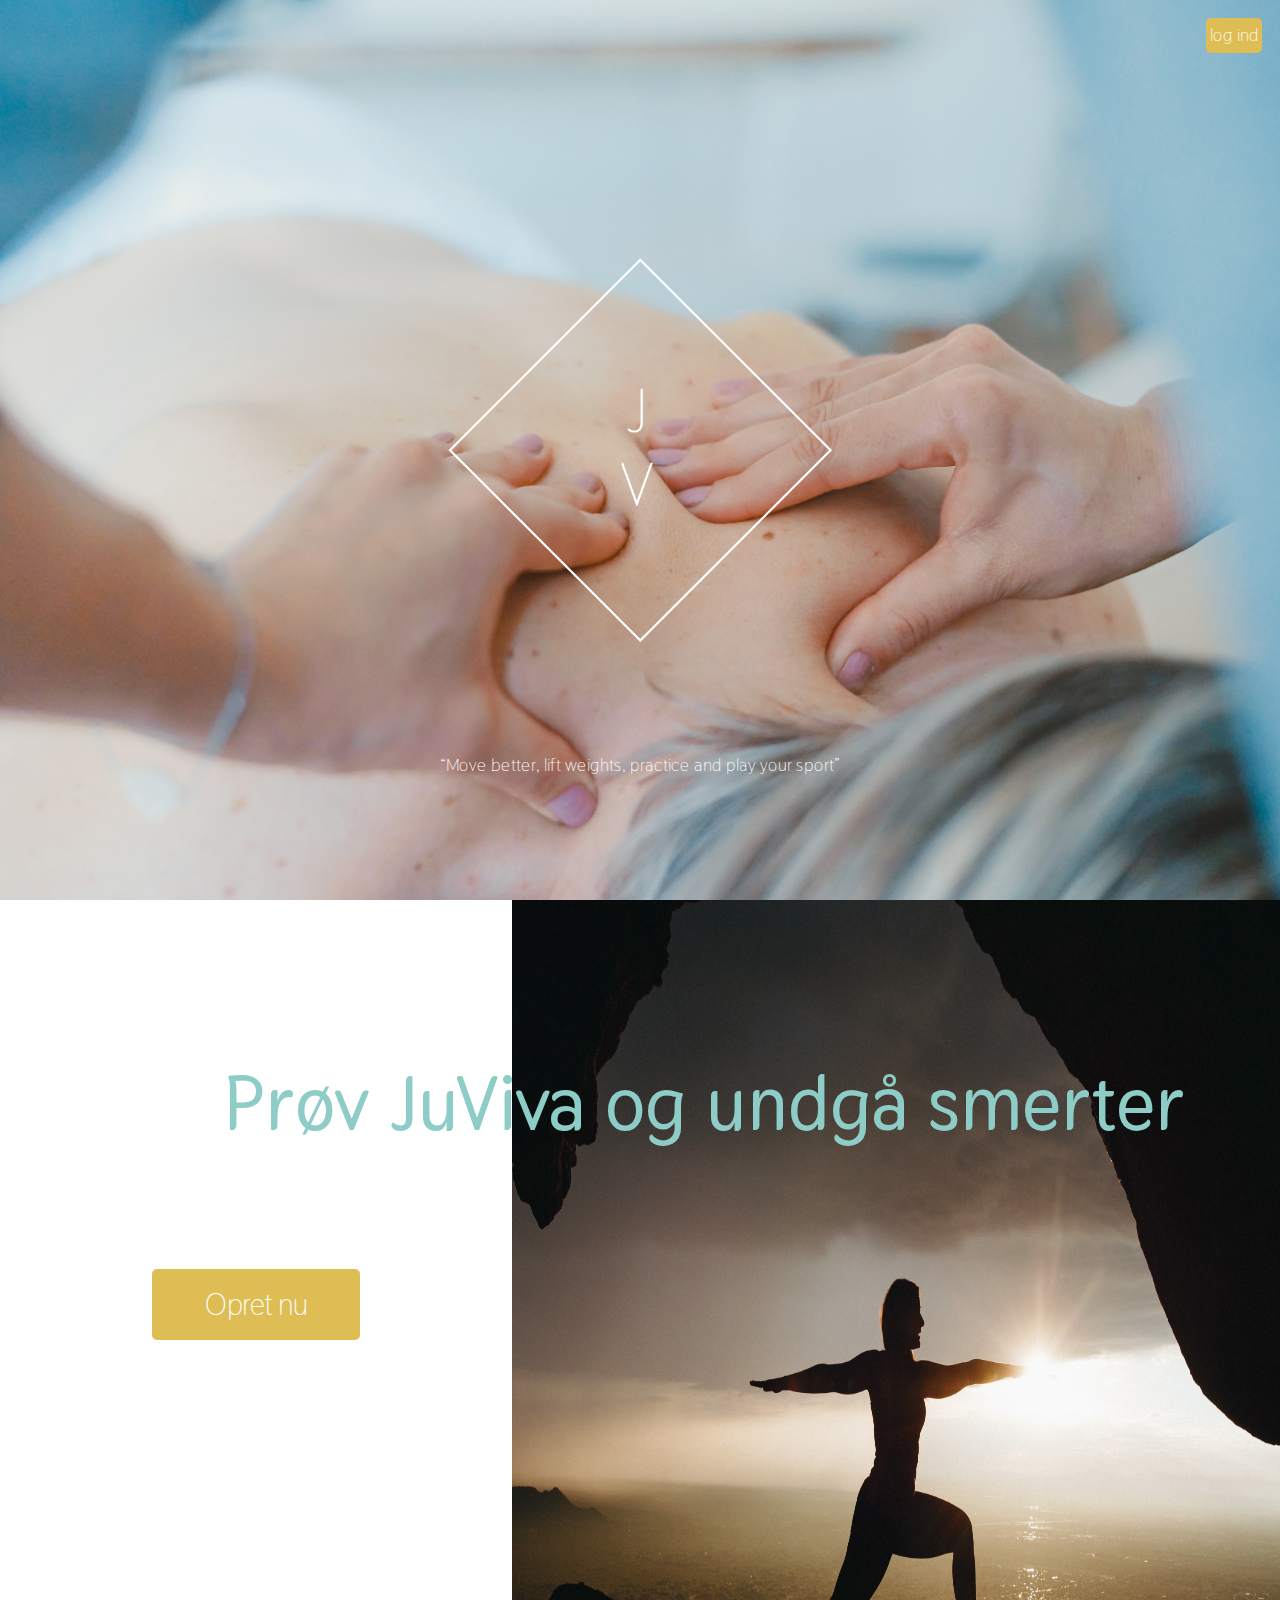
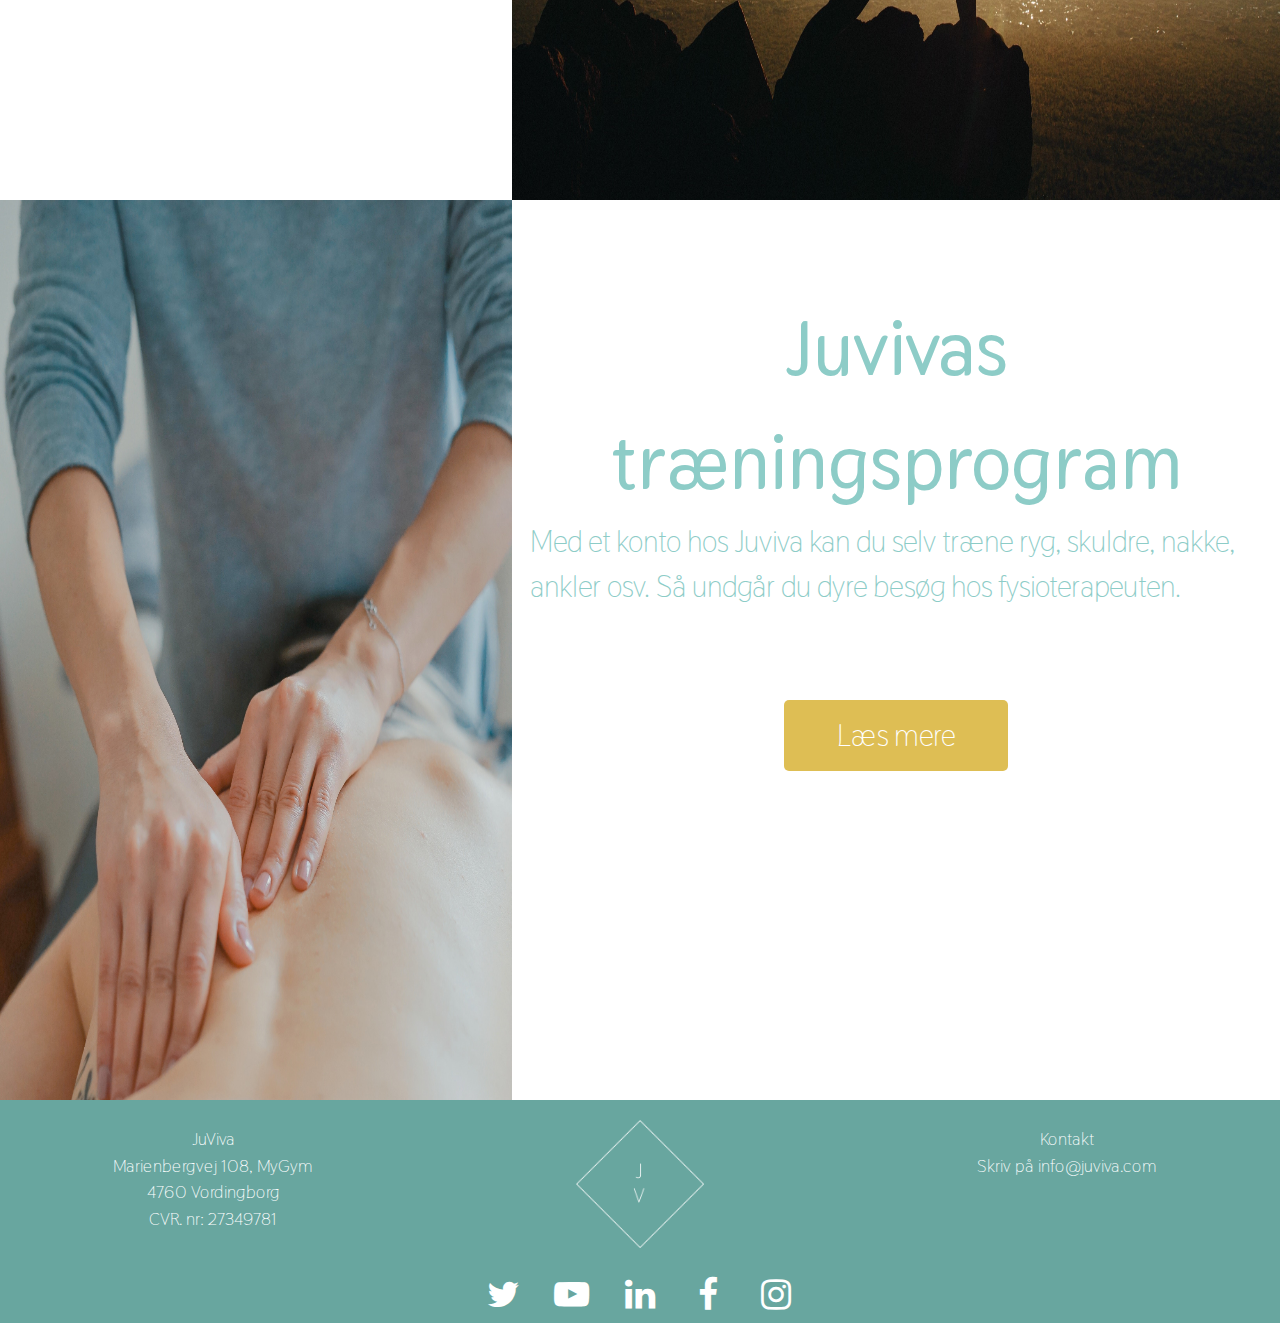
==== commit 21270eda: "done" ====
--- a/Index.html
+++ b/Index.html
@@ -71,7 +71,7 @@
         </section>
 
         <footer class="grid2">
-                <a href="Index.html"><img src="CSS/img/logo.png" alt="logo" class="logo"></a>
+                <a href="index.html"><img src="CSS/img/logo.png" alt="logo" class="logo"></a>
           <div class="kontakt">
                 <p>Ju<span>Viva</span></p>
                 <p>Marienbergvej 108, MyGym</p>
--- a/CSS/_Style.css
+++ b/CSS/_Style.css
@@ -67,6 +67,9 @@
   padding: 0.25em 0.2em;
   border-radius: 5px;
 }
+#headerIndex .container .button:hover {
+  background: #ebcb65;
+}
 #headerIndex img {
   width: 100%;
   height: auto;
@@ -125,7 +128,7 @@
   border-top: 1px solid #fff;
 }
 
-.site-nav li:last-child {
+.site-nav li:nth-child(4) {
   background: #DEBE54;
 }
 
@@ -222,6 +225,9 @@
   color: #fff;
   border-radius: 5px;
 }
+#sec-A .btnContainer a .btn:hover {
+  background: #ebcb65;
+}
 
 /* Section B */
 #sec-B .container img {
@@ -245,6 +251,12 @@
 }
 #sec-B .container-a p {
   text-align: left;
+  text-decoration: none;
+}
+#sec-B .container-a a {
+  text-decoration: none;
+  background: #DEBE54;
+  color: #fff;
 }
 #sec-B .container-a .btnContainer {
   display: flex;
@@ -253,13 +265,13 @@
   margin: 10px auto;
   width: 70%;
   padding: 0.5em;
-}
-#sec-B .container-a .btnContainer a {
-  text-decoration: none;
-  color: #fff;
+  text-decoration: none;
+}
+#sec-B .container-a .btnContainer:hover {
+  background: #ebcb65;
 }
 #sec-B .containerimg {
-  background: #8DCCC7;
+  background: #68A69F;
   z-index: -1000;
   margin-top: -10px;
 }
@@ -272,7 +284,7 @@
 }
 #sec-B .container-b {
   position: absolute;
-  top: 50%;
+  top: 40%;
   left: 50%;
   -ms-transform: translate(-50%, -50%);
   transform: translate(-50%, -50%);
@@ -285,6 +297,10 @@
 }
 #sec-B .container-b p {
   text-align: left;
+}
+#sec-B .container-b a {
+  text-decoration: none;
+  color: #fff;
 }
 #sec-B .container-b .btnContainer {
   display: flex;
@@ -294,13 +310,8 @@
   width: 70%;
   padding: 0.5em;
 }
-#sec-B .container-b .btnContainer a {
-  text-decoration: none;
-  color: #fff;
-}
-#sec-B .container-c {
-  background: #8DCCC7;
-  padding: 1em;
+#sec-B .container-b .btnContainer:hover {
+  background: #ebcb65;
 }
 
 /* Section C */
@@ -309,15 +320,31 @@
   color: #fff;
   padding: 1em;
   margin-top: -240px;
+  top: 50%;
+  left: 50%;
+  -ms-transform: translate(-50%, -50%);
+  transform: translate(-50%, -50%);
 }
 #sec-C .container-a {
   margin-top: -50px;
   padding: 1em;
+}
+#sec-C .container-a h1 {
+  display: none;
 }
 #sec-C .container-a p {
   text-align: left;
   color: #8DCCC7;
+}
+#sec-C .container-a #first {
   margin-top: 50px;
+}
+#sec-C .container-a a {
+  text-decoration: none;
+  color: #fff;
+}
+#sec-C .container-a a p {
+  color: #fff;
 }
 #sec-C .container-a .btnContainer {
   display: flex;
@@ -328,14 +355,10 @@
   padding: 0.5em;
   margin-top: 20px;
   border-radius: 5px;
-}
-#sec-C .container-a .btnContainer a {
-  text-decoration: none;
-  color: #fff;
-}
-#sec-C .container-a .btnContainer a p {
-  color: #fff;
-  margin-top: 0px;
+  text-decoration: none;
+}
+#sec-C .container-a .btnContainer:hover {
+  background: #ebcb65;
 }
 
 #sec-C-1 .containerimg {
@@ -349,13 +372,30 @@
   position: absolute;
   color: #fff;
   margin-top: -150px;
+  top: 125%;
+  left: 50%;
+  -ms-transform: translate(-50%, -50%);
+  transform: translate(-50%, -50%);
 }
 #sec-C-1 .container-a {
   padding: 1em;
+}
+#sec-C-1 .container-a h1 {
+  display: none;
 }
 #sec-C-1 .container-a p {
   text-align: left;
   color: #8DCCC7;
+}
+#sec-C-1 .container-a #first {
+  margin-top: 0;
+}
+#sec-C-1 .container-a a {
+  text-decoration: none;
+  color: #fff;
+}
+#sec-C-1 .container-a a p {
+  color: #fff;
 }
 #sec-C-1 .container-a .btnContainer {
   display: flex;
@@ -366,13 +406,10 @@
   padding: 0.5em;
   margin-top: 20px;
   border-radius: 5px;
-}
-#sec-C-1 .container-a .btnContainer a {
-  text-decoration: none;
-  color: #fff;
-}
-#sec-C-1 .container-a .btnContainer a p {
-  color: #fff;
+  text-decoration: none;
+}
+#sec-C-1 .container-a .btnContainer:hover {
+  background: #ebcb65;
 }
 
 #sec-C-2 .containerimg {
@@ -385,14 +422,31 @@
 #sec-C-2 .containerimg h1 {
   position: absolute;
   color: #fff;
-  margin-top: -150px;
+  margin-top: 100px;
+  top: 180%;
+  left: 50%;
+  -ms-transform: translate(-50%, -50%);
+  transform: translate(-50%, -50%);
 }
 #sec-C-2 .container-a {
   padding: 1em;
+}
+#sec-C-2 .container-a h1 {
+  display: none;
 }
 #sec-C-2 .container-a p {
   text-align: left;
   color: #8DCCC7;
+}
+#sec-C-2 .container-a #first {
+  margin-top: 0;
+}
+#sec-C-2 .container-a a {
+  text-decoration: none;
+  color: #fff;
+}
+#sec-C-2 .container-a a p {
+  color: #fff;
 }
 #sec-C-2 .container-a .btnContainer {
   display: flex;
@@ -403,13 +457,10 @@
   padding: 0.5em;
   margin-top: 20px;
   border-radius: 5px;
-}
-#sec-C-2 .container-a .btnContainer a {
-  text-decoration: none;
-  color: #fff;
-}
-#sec-C-2 .container-a .btnContainer a p {
-  color: #fff;
+  text-decoration: none;
+}
+#sec-C-2 .container-a .btnContainer:hover {
+  background: #ebcb65;
 }
 
 #sec-C-3 .containerimg {
@@ -422,14 +473,31 @@
 #sec-C-3 .containerimg h1 {
   position: absolute;
   color: #fff;
-  margin-top: -150px;
+  margin-top: 420px;
+  top: 245%;
+  left: 50%;
+  -ms-transform: translate(-50%, -50%);
+  transform: translate(-50%, -50%);
 }
 #sec-C-3 .container-a {
   padding: 1em;
+}
+#sec-C-3 .container-a h1 {
+  display: none;
 }
 #sec-C-3 .container-a p {
   text-align: left;
   color: #8DCCC7;
+}
+#sec-C-3 .container-a #first {
+  margin-top: 0;
+}
+#sec-C-3 .container-a a {
+  text-decoration: none;
+  color: #fff;
+}
+#sec-C-3 .container-a a p {
+  color: #fff;
 }
 #sec-C-3 .container-a .btnContainer {
   display: flex;
@@ -440,13 +508,10 @@
   padding: 0.5em;
   margin-top: 20px;
   border-radius: 5px;
-}
-#sec-C-3 .container-a .btnContainer a {
-  text-decoration: none;
-  color: #fff;
-}
-#sec-C-3 .container-a .btnContainer a p {
-  color: #fff;
+  text-decoration: none;
+}
+#sec-C-3 .container-a .btnContainer:hover {
+  background: #ebcb65;
 }
 
 /* Section D */
@@ -499,14 +564,22 @@
 #sec-D .container-a .login {
   display: inline;
 }
-#sec-D .container-a .login p {
+#sec-D .container-a .login a {
+  text-decoration: none;
+  color: #000;
+}
+#sec-D .container-a .login a p {
   font-size: 10px;
 }
-#sec-D .container-a .login .bruger {
+#sec-D .container-a .login a .bruger {
   float: left;
 }
-#sec-D .container-a .login .glemt {
+#sec-D .container-a .login a .glemt {
   float: right;
+}
+#sec-D .container-a a {
+  text-decoration: none;
+  color: #fff;
 }
 #sec-D .container-a .btnContainer {
   display: flex;
@@ -517,12 +590,10 @@
   padding: 0.5em;
   margin-top: 30%;
   border-radius: 5px;
-}
-#sec-D .container-a .btnContainer a {
-  text-decoration: none;
-  color: #fff;
-}
-#sec-D .container-a .btnContainer a p {
+  display: block;
+  text-align: center;
+}
+#sec-D .container-a .btnContainer p {
   color: #fff;
 }
 
@@ -642,7 +713,7 @@
   -ms-transform: translate(-50%, -50%);
   transform: translate(-50%, -50%);
   margin: 0 auto;
-  margin-top: -200px;
+  margin-top: -260px;
   background: #8DCCC7;
   padding: 1em;
   width: 80%;
@@ -658,7 +729,7 @@
   -ms-transform: translate(-50%, -50%);
   transform: translate(-50%, -50%);
   margin: 0 auto;
-  margin-top: 200px;
+  margin-top: 140px;
   background: #8DCCC7;
   padding: 1em;
   width: 80%;
@@ -720,7 +791,7 @@
   -webkit-font-smoothing: antialiased;
 }
 footer .container .social-btn a:hover {
-  background: #transparrent;
+  background: transparrent;
 }
 footer .container .social-btn a span {
   color: #666;
@@ -779,7 +850,7 @@
     padding: 2em 0;
   }
   .header .container .logo {
-    width: 7%;
+    width: 6%;
   }
 
   .menu-toggle {
@@ -806,16 +877,16 @@
     border: none;
   }
 
-  .site-nav li:last-child {
+  .site-nav li:nth-child(4) {
     background: #DEBE54;
     border-radius: 5px;
   }
 
-  .site-nav li:last-child:hover {
+  .site-nav li:nth-child(4):hover {
     background: #ebcb65;
   }
 
-  .site-nav li:last-child a:hover {
+  .site-nav li:nth-child(4) a:hover {
     color: #fff;
   }
 
@@ -850,21 +921,20 @@
     grid-template-areas: "kontakt logo kontakt2" "kontakt social kontakt2";
   }
 
-  #sec-A .container-a, #sec-A .container-c, #sec-A .container-b, #sec-A .container-d {
-    max-height: 750px;
-  }
   #sec-A .container-a {
     grid-area: sec-a;
     display: flex;
     justify-content: center;
   }
   #sec-A .container-b {
+    display: grid;
     grid-area: sec-b;
   }
   #sec-A .container-c {
     grid-area: sec-c;
   }
   #sec-A .container-d {
+    display: grid;
     grid-area: sec-d;
   }
   #sec-A .container-a, #sec-A .container-c {
@@ -924,6 +994,23 @@
     margin-top: 0;
     width: 100%;
   }
+  #sec-B .container-a h1 {
+    font-size: 3em;
+    margin-top: 50px;
+    margin-bottom: 40px;
+  }
+  #sec-B .container-a p {
+    margin: 20px;
+  }
+  #sec-B .container-a .btnContainer {
+    margin-top: 75px;
+    display: block;
+  }
+  #sec-B .container-a .btnContainer p {
+    text-align: center;
+    margin: 0;
+    padding: .3em;
+  }
   #sec-B .container-b {
     grid-area: sec-b;
     position: relative;
@@ -934,6 +1021,23 @@
     margin-top: 0;
     width: 100%;
   }
+  #sec-B .container-b h1 {
+    font-size: 3em;
+    margin-top: 50px;
+    margin-bottom: 40px;
+  }
+  #sec-B .container-b p {
+    margin: 20px;
+  }
+  #sec-B .container-b .btnContainer {
+    margin-top: 75px;
+    display: block;
+  }
+  #sec-B .container-b .btnContainer p {
+    text-align: center;
+    margin: 0;
+    padding: .3em;
+  }
   #sec-B .containerimg {
     display: grid;
     grid-area: img2;
@@ -980,10 +1084,10 @@
     display: block;
   }
 
-  .grid6 {
+  .grid5 {
     display: grid;
     grid-template-columns: 5% 45% 45% 5%;
-    grid-template-areas: "img img img img" ". sec-a sec-a .";
+    grid-template-areas: "img img img img" ". sec-a sec-b .";
   }
 
   #sec-E .container {
@@ -1017,7 +1121,7 @@
     margin-top: -700px;
     padding: 1em;
     width: 80%;
-    max-height: 500px;
+    max-height: 400px;
     text-align: left;
   }
   #sec-E .containerimg {
@@ -1084,8 +1188,11 @@
     -ms-transform: translate(0%, 0%);
     transform: translate(0%, 0%);
     margin: 0 auto;
-    margin-top: -700px;
+    margin-top: -500px;
     width: 60%;
+  }
+  #sec-G .container-a p {
+    margin: 10px 0;
   }
   #sec-G .container-b {
     grid-area: sec-b;
@@ -1095,8 +1202,11 @@
     -ms-transform: translate(0%, 0%);
     transform: translate(0%, 0%);
     margin: 0 auto;
-    margin-top: -500px;
+    margin-top: -650px;
     width: 60%;
+  }
+  #sec-G .container-b h4 {
+    margin: 10px 0;
   }
 
   .grid8 {
@@ -1108,13 +1218,22 @@
   #sec-C .container {
     grid-area: img;
     display: grid;
+  }
+  #sec-C .container h1 {
+    display: none;
   }
   #sec-C .container-a {
     grid-area: sec-a;
     background: #8DCCC7;
+    margin-top: 0;
+  }
+  #sec-C .container-a h1 {
+    display: block;
+    color: #fff;
   }
   #sec-C .container-a p {
     color: #fff;
+    margin: 5px;
   }
 
   .grid9 {
@@ -1126,13 +1245,24 @@
   #sec-C-1 .containerimg {
     grid-area: img;
     display: grid;
+  }
+  #sec-C-1 .containerimg h1 {
+    display: none;
   }
   #sec-C-1 .container-a {
     grid-area: sec-a;
     background: #8DCCC7;
   }
+  #sec-C-1 .container-a h1 {
+    display: block;
+    color: #fff;
+  }
   #sec-C-1 .container-a p {
     color: #fff;
+    margin: 5px;
+  }
+  #sec-C-1 .container-a #first {
+    margin-top: 50px;
   }
 
   .grid10 {
@@ -1144,13 +1274,24 @@
   #sec-C-2 .containerimg {
     grid-area: img;
     display: grid;
+  }
+  #sec-C-2 .containerimg h1 {
+    display: none;
   }
   #sec-C-2 .container-a {
     grid-area: sec-a;
     background: #8DCCC7;
   }
+  #sec-C-2 .container-a h1 {
+    display: block;
+    color: #fff;
+  }
   #sec-C-2 .container-a p {
     color: #fff;
+    margin: 5px;
+  }
+  #sec-C-2 .container-a #first {
+    margin-top: 50px;
   }
 
   .grid11 {
@@ -1162,15 +1303,29 @@
   #sec-C-3 .containerimg {
     grid-area: img;
     display: grid;
+  }
+  #sec-C-3 .containerimg h1 {
+    display: none;
   }
   #sec-C-3 .container-a {
     grid-area: sec-a;
     background: #8DCCC7;
   }
+  #sec-C-3 .container-a h1 {
+    display: block;
+    color: #fff;
+  }
   #sec-C-3 .container-a p {
     color: #fff;
-  }
-
+    margin: 5px;
+  }
+  #sec-C-3 .container-a #first {
+    margin-top: 50px;
+  }
+
+  footer {
+    z-index: 200;
+  }
   footer .logo {
     grid-area: logo;
   }
